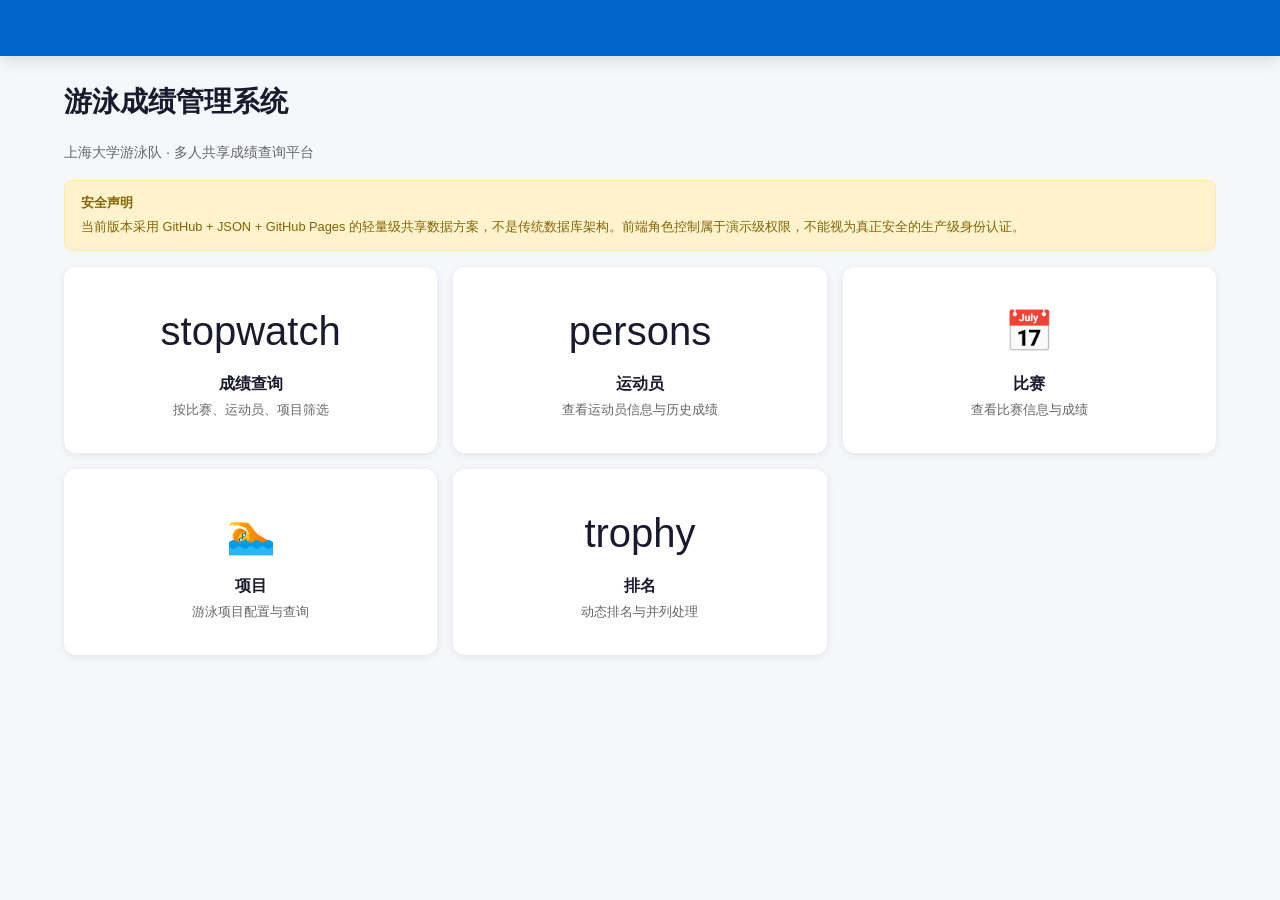
==== index.html @ f2459511 "feat: add responsive CSS, homepage, and results query page" ====
<!DOCTYPE html>
<html lang="zh-CN">
<head>
  <meta charset="UTF-8">
  <meta name="viewport" content="width=device-width, initial-scale=1.0">
  <title>游泳成绩管理系统 - 上海大学游泳队</title>
  <link rel="stylesheet" href="assets/css/style.css">
</head>
<body>
  <div class="navbar" id="navbar"></div>

  <div class="container">
    <h1 class="page-title">游泳成绩管理系统</h1>
    <p class="page-subtitle">上海大学游泳队 · 多人共享成绩查询平台</p>

    <div class="security-notice">
      <strong>安全声明</strong>
      当前版本采用 GitHub + JSON + GitHub Pages 的轻量级共享数据方案，不是传统数据库架构。前端角色控制属于演示级权限，不能视为真正安全的生产级身份认证。
    </div>

    <div class="home-grid">
      <a href="pages/results.html" class="home-card">
        <div class="home-card-icon"> stopwatch</div>
        <div class="home-card-title">成绩查询</div>
        <div class="home-card-desc">按比赛、运动员、项目筛选</div>
      </a>
      <a href="pages/swimmers.html" class="home-card">
        <div class="home-card-icon"> persons</div>
        <div class="home-card-title">运动员</div>
        <div class="home-card-desc">查看运动员信息与历史成绩</div>
      </a>
      <a href="pages/meets.html" class="home-card">
        <div class="home-card-icon"> 📅</div>
        <div class="home-card-title">比赛</div>
        <div class="home-card-desc">查看比赛信息与成绩</div>
      </a>
      <a href="pages/events.html" class="home-card">
        <div class="home-card-icon"> 🏊</div>
        <div class="home-card-title">项目</div>
        <div class="home-card-desc">游泳项目配置与查询</div>
      </a>
      <a href="pages/ranking.html" class="home-card">
        <div class="home-card-icon"> trophy</div>
        <div class="home-card-title">排名</div>
        <div class="home-card-desc">动态排名与并列处理</div>
      </a>
      <a href="pages/admin.html" class="home-card admin-only">
        <div class="home-card-icon"> settings</div>
        <div class="home-card-title">管理员</div>
        <div class="home-card-desc">成绩录入与管理</div>
      </a>
    </div>
  </div>

  <script type="module">
    import { initPage } from './assets/js/app.js';
    initPage();
  </script>
</body>
</html>
---- assets/css/style.css ----
/* ============================================
   SHU Swimming Club - 全局样式
   Mobile First 响应式设计
   ============================================ */

/* === CSS 变量 === */
:root {
  --primary: #0066cc;
  --primary-dark: #004499;
  --primary-light: #e6f0ff;
  --accent: #ff6b35;
  --bg: #f5f7fa;
  --card-bg: #ffffff;
  --text: #1a1a2e;
  --text-secondary: #666;
  --border: #e0e0e0;
  --success: #28a745;
  --danger: #dc3545;
  --warning: #ffc107;
  --radius: 12px;
  --shadow: 0 2px 8px rgba(0,0,0,0.08);
  --shadow-lg: 0 4px 16px rgba(0,0,0,0.12);
  --nav-height: 56px;
  --font: -apple-system, BlinkMacSystemFont, 'Segoe UI', 'Microsoft YaHei', sans-serif;
}

/* === Reset === */
*, *::before, *::after {
  box-sizing: border-box;
  margin: 0;
  padding: 0;
}

html {
  font-size: 16px;
  -webkit-text-size-adjust: 100%;
}

body {
  font-family: var(--font);
  background: var(--bg);
  color: var(--text);
  line-height: 1.6;
  min-height: 100vh;
  overflow-x: hidden;
}

/* === 导航栏 === */
.navbar {
  position: fixed;
  top: 0;
  left: 0;
  right: 0;
  height: var(--nav-height);
  background: var(--primary);
  color: #fff;
  display: flex;
  align-items: center;
  padding: 0 16px;
  z-index: 1000;
  box-shadow: var(--shadow-lg);
}

.navbar-brand {
  font-size: 1.1rem;
  font-weight: 700;
  white-space: nowrap;
  overflow: hidden;
  text-overflow: ellipsis;
}

.navbar-nav {
  display: flex;
  gap: 4px;
  margin-left: auto;
  overflow-x: auto;
  scrollbar-width: none;
}
.navbar-nav::-webkit-scrollbar { display: none; }

.navbar-nav a {
  color: rgba(255,255,255,0.85);
  text-decoration: none;
  padding: 8px 12px;
  border-radius: 8px;
  font-size: 0.9rem;
  white-space: nowrap;
  transition: all 0.2s;
}

.navbar-nav a:hover,
.navbar-nav a.active {
  background: rgba(255,255,255,0.15);
  color: #fff;
}

/* 角色切换器 */
.role-switcher {
  display: flex;
  align-items: center;
  gap: 8px;
  margin-left: 8px;
}

.role-switcher select {
  border: none;
  border-radius: 6px;
  padding: 6px 8px;
  font-size: 0.85rem;
  background: rgba(255,255,255,0.9);
  color: var(--text);
  cursor: pointer;
}

/* === 主容器 === */
.container {
  max-width: 1200px;
  margin: 0 auto;
  padding: calc(var(--nav-height) + 16px) 16px 32px;
}

/* === 页面标题 === */
.page-title {
  font-size: 1.5rem;
  font-weight: 700;
  margin-bottom: 16px;
  color: var(--text);
}

.page-subtitle {
  color: var(--text-secondary);
  font-size: 0.9rem;
  margin-bottom: 16px;
}

/* === 卡片 === */
.card {
  background: var(--card-bg);
  border-radius: var(--radius);
  box-shadow: var(--shadow);
  padding: 16px;
  margin-bottom: 12px;
}

.card-clickable {
  cursor: pointer;
  transition: transform 0.15s, box-shadow 0.15s;
}

.card-clickable:active {
  transform: scale(0.98);
}

.card-clickable:hover {
  box-shadow: var(--shadow-lg);
}

/* === 首页导航卡片网格 === */
.home-grid {
  display: grid;
  grid-template-columns: repeat(auto-fill, minmax(160px, 1fr));
  gap: 12px;
  margin-top: 16px;
}

.home-card {
  background: var(--card-bg);
  border-radius: var(--radius);
  box-shadow: var(--shadow);
  padding: 24px 16px;
  text-align: center;
  text-decoration: none;
  color: var(--text);
  transition: transform 0.15s, box-shadow 0.15s;
}

.home-card:active {
  transform: scale(0.96);
}

.home-card:hover {
  box-shadow: var(--shadow-lg);
}

.home-card-icon {
  font-size: 2rem;
  margin-bottom: 8px;
}

.home-card-title {
  font-size: 1rem;
  font-weight: 600;
}

.home-card-desc {
  font-size: 0.8rem;
  color: var(--text-secondary);
  margin-top: 4px;
}

/* === 筛选栏 === */
.filter-bar {
  display: flex;
  flex-wrap: wrap;
  gap: 8px;
  margin-bottom: 16px;
}

.filter-bar select,
.filter-bar input {
  padding: 10px 12px;
  border: 1px solid var(--border);
  border-radius: 8px;
  font-size: 0.9rem;
  background: var(--card-bg);
  color: var(--text);
  min-height: 44px;
  flex: 1;
  min-width: 120px;
}

.filter-bar select:focus,
.filter-bar input:focus {
  outline: none;
  border-color: var(--primary);
  box-shadow: 0 0 0 2px var(--primary-light);
}

/* === 成绩列表 === */
.result-list {
  list-style: none;
}

.result-item {
  display: flex;
  align-items: center;
  padding: 14px 16px;
  border-bottom: 1px solid var(--border);
  gap: 12px;
}

.result-item:last-child {
  border-bottom: none;
}

.result-rank {
  font-size: 1.2rem;
  font-weight: 700;
  color: var(--primary);
  min-width: 32px;
  text-align: center;
}

.result-info {
  flex: 1;
  min-width: 0;
}

.result-name {
  font-weight: 600;
  font-size: 0.95rem;
  white-space: nowrap;
  overflow: hidden;
  text-overflow: ellipsis;
}

.result-detail {
  font-size: 0.8rem;
  color: var(--text-secondary);
  white-space: nowrap;
  overflow: hidden;
  text-overflow: ellipsis;
}

.result-time {
  font-size: 1.1rem;
  font-weight: 700;
  color: var(--accent);
  text-align: right;
}

/* === 表单 === */
.form-group {
  margin-bottom: 16px;
}

.form-group label {
  display: block;
  font-size: 0.9rem;
  font-weight: 600;
  margin-bottom: 6px;
  color: var(--text);
}

.form-group select,
.form-group input {
  width: 100%;
  padding: 12px 14px;
  border: 1px solid var(--border);
  border-radius: 8px;
  font-size: 1rem;
  min-height: 44px;
  background: var(--card-bg);
  color: var(--text);
}

.form-group select:focus,
.form-group input:focus {
  outline: none;
  border-color: var(--primary);
  box-shadow: 0 0 0 2px var(--primary-light);
}

/* === 按钮 === */
.btn {
  display: inline-block;
  padding: 12px 24px;
  border: none;
  border-radius: 8px;
  font-size: 1rem;
  font-weight: 600;
  cursor: pointer;
  text-decoration: none;
  text-align: center;
  min-height: 44px;
  transition: opacity 0.2s, transform 0.1s;
}

.btn:active {
  transform: scale(0.97);
}

.btn-primary {
  background: var(--primary);
  color: #fff;
}

.btn-primary:hover {
  background: var(--primary-dark);
}

.btn-accent {
  background: var(--accent);
  color: #fff;
}

.btn-outline {
  background: transparent;
  border: 2px solid var(--primary);
  color: var(--primary);
}

.btn-danger {
  background: var(--danger);
  color: #fff;
}

.btn-block {
  width: 100%;
}

/* === 消息提示 === */
.alert {
  padding: 12px 16px;
  border-radius: 8px;
  margin-bottom: 16px;
  font-size: 0.9rem;
}

.alert-success {
  background: #d4edda;
  color: #155724;
  border: 1px solid #c3e6cb;
}

.alert-error {
  background: #f8d7da;
  color: #721c24;
  border: 1px solid #f5c6cb;
}

.alert-warning {
  background: #fff3cd;
  color: #856404;
  border: 1px solid #ffeaa7;
}

.alert-info {
  background: var(--primary-light);
  color: var(--primary-dark);
  border: 1px solid #b3d9ff;
}

/* === 排名表 === */
.ranking-table {
  width: 100%;
  border-collapse: collapse;
  background: var(--card-bg);
  border-radius: var(--radius);
  overflow: hidden;
  box-shadow: var(--shadow);
}

.ranking-table th,
.ranking-table td {
  padding: 12px 14px;
  text-align: left;
  font-size: 0.9rem;
}

.ranking-table th {
  background: var(--primary-light);
  color: var(--primary-dark);
  font-weight: 700;
  font-size: 0.85rem;
  text-transform: uppercase;
}

.ranking-table tbody tr {
  border-bottom: 1px solid var(--border);
}

.ranking-table tbody tr:last-child {
  border-bottom: none;
}

.ranking-table .rank-cell {
  font-weight: 700;
  color: var(--primary);
  text-align: center;
  width: 48px;
}

.ranking-table .time-cell {
  font-weight: 700;
  color: var(--accent);
  text-align: right;
}

/* === 徽章 === */
.badge {
  display: inline-block;
  padding: 2px 8px;
  border-radius: 4px;
  font-size: 0.75rem;
  font-weight: 600;
}

.badge-male { background: #cce5ff; color: #004085; }
.badge-female { background: #f8d7da; color: #721c24; }
.badge-active { background: #d4edda; color: #155724; }
.badge-inactive { background: #e2e3e5; color: #383d41; }
.badge-relay { background: #fff3cd; color: #856404; }

/* === 空状态 === */
.empty-state {
  text-align: center;
  padding: 48px 16px;
  color: var(--text-secondary);
}

.empty-state-icon {
  font-size: 3rem;
  margin-bottom: 12px;
}

/* === 加载状态 === */
.loading {
  text-align: center;
  padding: 32px;
  color: var(--text-secondary);
}

/* === 安全声明 === */
.security-notice {
  background: #fff3cd;
  border: 1px solid #ffeaa7;
  border-radius: 8px;
  padding: 12px 16px;
  margin-bottom: 16px;
  font-size: 0.8rem;
  color: #856404;
}

.security-notice strong {
  display: block;
  margin-bottom: 4px;
}

/* === 响应式断点 === */

/* 平板 (768px+) */
@media (min-width: 768px) {
  .container {
    padding-top: calc(var(--nav-height) + 24px);
    padding-left: 24px;
    padding-right: 24px;
  }

  .page-title {
    font-size: 1.75rem;
  }

  .home-grid {
    grid-template-columns: repeat(auto-fill, minmax(200px, 1fr));
    gap: 16px;
  }

  .home-card {
    padding: 32px 20px;
  }

  .home-card-icon {
    font-size: 2.5rem;
  }

  .navbar-nav a {
    font-size: 0.95rem;
    padding: 8px 16px;
  }
}

/* 桌面 (1024px+) */
@media (min-width: 1024px) {
  .container {
    max-width: 1100px;
  }

  .home-grid {
    grid-template-columns: repeat(3, 1fr);
  }

  .filter-bar {
    gap: 12px;
  }
}

/* 大屏桌面 (1280px+) */
@media (min-width: 1280px) {
  .container {
    max-width: 1200px;
  }
}

/* === 角色相关显示控制 === */
.admin-only {
  display: none;
}

body[data-role="SUPER_ADMIN"] .admin-only,
body[data-role="SCORE_ADMIN"] .admin-only {
  display: block;
}

body[data-role="SUPER_ADMIN"] .super-admin-only {
  display: block;
}

.super-admin-only {
  display: none;
}
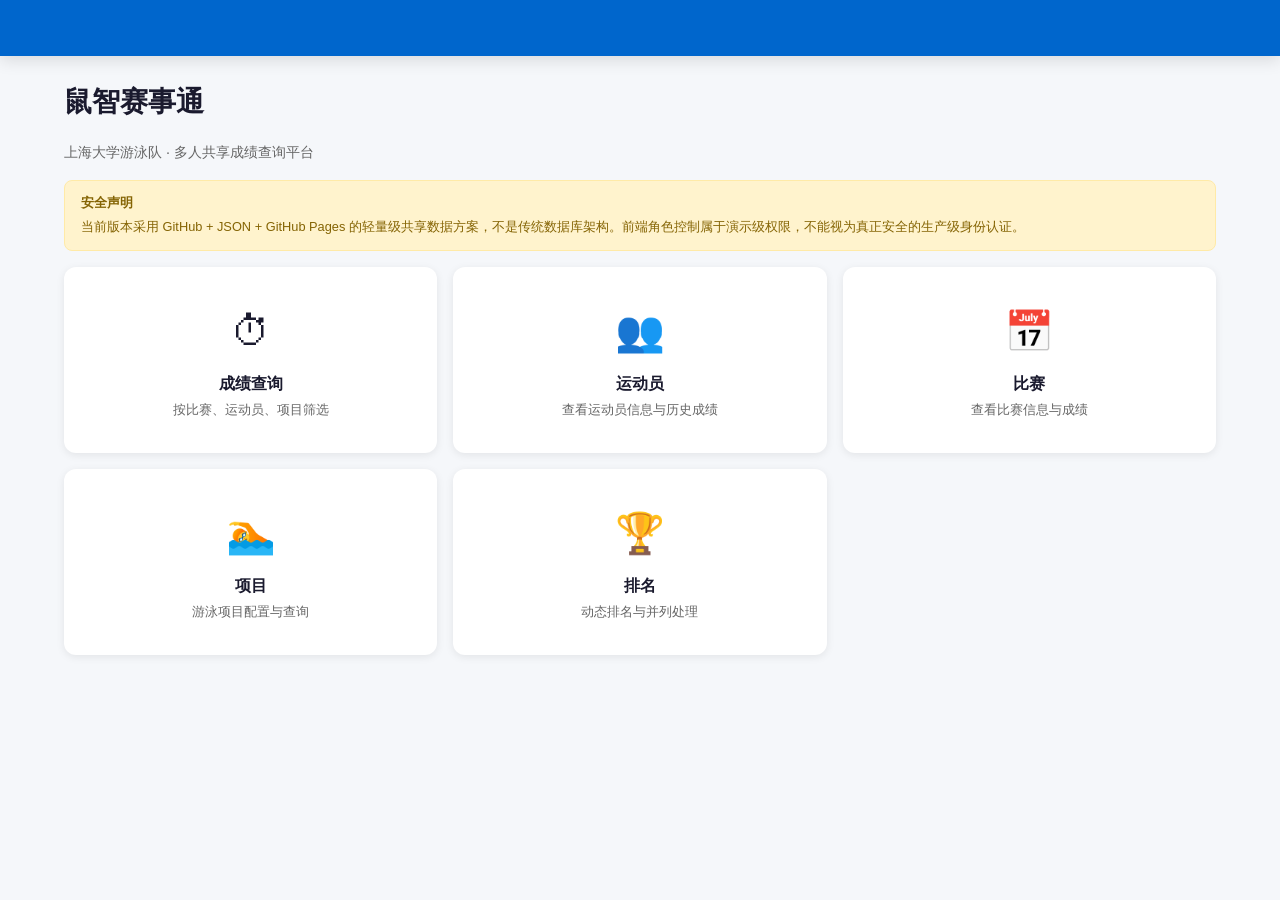
==== commit 738f6850: "feat: 修复路径BUG+品牌名+写入层架构 - 修复 dataService.js 路径问题（pages/*.html 可正确加载 data/） - dataService 集成 localSto" ====
--- a/index.html
+++ b/index.html
@@ -3,14 +3,14 @@
 <head>
   <meta charset="UTF-8">
   <meta name="viewport" content="width=device-width, initial-scale=1.0">
-  <title>游泳成绩管理系统 - 上海大学游泳队</title>
+  <title>鼠智赛事通 - 上海大学游泳队</title>
   <link rel="stylesheet" href="assets/css/style.css">
 </head>
 <body>
   <div class="navbar" id="navbar"></div>
 
   <div class="container">
-    <h1 class="page-title">游泳成绩管理系统</h1>
+    <h1 class="page-title">鼠智赛事通</h1>
     <p class="page-subtitle">上海大学游泳队 · 多人共享成绩查询平台</p>
 
     <div class="security-notice">
@@ -20,34 +20,34 @@
 
     <div class="home-grid">
       <a href="pages/results.html" class="home-card">
-        <div class="home-card-icon"> stopwatch</div>
+        <div class="home-card-icon">⏱</div>
         <div class="home-card-title">成绩查询</div>
         <div class="home-card-desc">按比赛、运动员、项目筛选</div>
       </a>
       <a href="pages/swimmers.html" class="home-card">
-        <div class="home-card-icon"> persons</div>
+        <div class="home-card-icon">👥</div>
         <div class="home-card-title">运动员</div>
         <div class="home-card-desc">查看运动员信息与历史成绩</div>
       </a>
       <a href="pages/meets.html" class="home-card">
-        <div class="home-card-icon"> 📅</div>
+        <div class="home-card-icon">📅</div>
         <div class="home-card-title">比赛</div>
         <div class="home-card-desc">查看比赛信息与成绩</div>
       </a>
       <a href="pages/events.html" class="home-card">
-        <div class="home-card-icon"> 🏊</div>
+        <div class="home-card-icon">🏊</div>
         <div class="home-card-title">项目</div>
         <div class="home-card-desc">游泳项目配置与查询</div>
       </a>
       <a href="pages/ranking.html" class="home-card">
-        <div class="home-card-icon"> trophy</div>
+        <div class="home-card-icon">🏆</div>
         <div class="home-card-title">排名</div>
         <div class="home-card-desc">动态排名与并列处理</div>
       </a>
       <a href="pages/admin.html" class="home-card admin-only">
-        <div class="home-card-icon"> settings</div>
-        <div class="home-card-title">管理员</div>
-        <div class="home-card-desc">成绩录入与管理</div>
+        <div class="home-card-icon">⚙</div>
+        <div class="home-card-title">管理中心</div>
+        <div class="home-card-desc">成绩录入与数据管理</div>
       </a>
     </div>
   </div>
--- a/assets/css/style.css
+++ b/assets/css/style.css
@@ -559,3 +559,254 @@
 .super-admin-only {
   display: none;
 }
+
+/* === 角色切换器标签 === */
+.role-label {
+  font-size: 0.8rem;
+  color: rgba(255,255,255,0.7);
+  white-space: nowrap;
+}
+
+/* === 管理中心功能卡片 === */
+.admin-cards {
+  display: grid;
+  grid-template-columns: repeat(auto-fill, minmax(160px, 1fr));
+  gap: 12px;
+  margin-top: 16px;
+}
+
+.admin-card {
+  display: block;
+  background: var(--card-bg);
+  border-radius: var(--radius);
+  box-shadow: var(--shadow);
+  padding: 24px 16px;
+  text-align: center;
+  text-decoration: none;
+  color: var(--text);
+  transition: transform 0.15s, box-shadow 0.15s;
+  border: 2px solid transparent;
+}
+
+.admin-card:active {
+  transform: scale(0.96);
+}
+
+.admin-card:hover {
+  box-shadow: var(--shadow-lg);
+  border-color: var(--primary-light);
+}
+
+.admin-card-icon {
+  font-size: 2rem;
+  margin-bottom: 8px;
+}
+
+.admin-card-title {
+  font-size: 1rem;
+  font-weight: 600;
+}
+
+.admin-card-desc {
+  font-size: 0.8rem;
+  color: var(--text-secondary);
+  margin-top: 4px;
+}
+
+/* === 管理表格 === */
+.data-table {
+  width: 100%;
+  border-collapse: collapse;
+  background: var(--card-bg);
+  border-radius: var(--radius);
+  overflow: hidden;
+  box-shadow: var(--shadow);
+}
+
+.data-table th,
+.data-table td {
+  padding: 12px 14px;
+  text-align: left;
+  font-size: 0.9rem;
+}
+
+.data-table th {
+  background: var(--primary-light);
+  color: var(--primary-dark);
+  font-weight: 700;
+  font-size: 0.85rem;
+}
+
+.data-table tbody tr {
+  border-bottom: 1px solid var(--border);
+}
+
+.data-table tbody tr:last-child {
+  border-bottom: none;
+}
+
+.data-table .actions {
+  white-space: nowrap;
+}
+
+.data-table .btn-sm {
+  padding: 4px 10px;
+  font-size: 0.8rem;
+  border-radius: 6px;
+  margin-right: 4px;
+}
+
+/* === 模态框 === */
+.modal-overlay {
+  display: none;
+  position: fixed;
+  top: 0;
+  left: 0;
+  right: 0;
+  bottom: 0;
+  background: rgba(0,0,0,0.5);
+  z-index: 2000;
+  align-items: center;
+  justify-content: center;
+  padding: 16px;
+}
+
+.modal-overlay.active {
+  display: flex;
+}
+
+.modal {
+  background: var(--card-bg);
+  border-radius: var(--radius);
+  box-shadow: var(--shadow-lg);
+  max-width: 500px;
+  width: 100%;
+  max-height: 80vh;
+  overflow-y: auto;
+}
+
+.modal-header {
+  display: flex;
+  justify-content: space-between;
+  align-items: center;
+  padding: 16px 20px;
+  border-bottom: 1px solid var(--border);
+}
+
+.modal-header h2 {
+  font-size: 1.1rem;
+  font-weight: 700;
+}
+
+.modal-close {
+  background: none;
+  border: none;
+  font-size: 1.5rem;
+  cursor: pointer;
+  color: var(--text-secondary);
+  line-height: 1;
+  padding: 0;
+  width: 32px;
+  height: 32px;
+  display: flex;
+  align-items: center;
+  justify-content: center;
+  border-radius: 6px;
+}
+
+.modal-close:hover {
+  background: var(--bg);
+}
+
+.modal-body {
+  padding: 20px;
+}
+
+.modal-footer {
+  padding: 12px 20px;
+  border-top: 1px solid var(--border);
+  display: flex;
+  gap: 8px;
+  justify-content: flex-end;
+}
+
+/* === 搜索框 === */
+.search-box {
+  width: 100%;
+  padding: 10px 14px;
+  border: 1px solid var(--border);
+  border-radius: 8px;
+  font-size: 0.9rem;
+  min-height: 44px;
+  background: var(--card-bg);
+  color: var(--text);
+  margin-bottom: 12px;
+}
+
+.search-box:focus {
+  outline: none;
+  border-color: var(--primary);
+  box-shadow: 0 0 0 2px var(--primary-light);
+}
+
+/* === 状态切换按钮 === */
+.status-toggle {
+  display: inline-block;
+  padding: 4px 10px;
+  font-size: 0.8rem;
+  border-radius: 6px;
+  cursor: pointer;
+  border: none;
+  font-weight: 600;
+}
+
+.status-toggle.active {
+  background: #d4edda;
+  color: #155724;
+}
+
+.status-toggle.inactive {
+  background: #e2e3e5;
+  color: #383d41;
+}
+
+/* === localStorage 提示 === */
+.local-storage-notice {
+  background: #e7f5ff;
+  border: 1px solid #b3d9ff;
+  border-radius: 8px;
+  padding: 10px 14px;
+  margin-bottom: 16px;
+  font-size: 0.8rem;
+  color: #004085;
+}
+
+.local-storage-notice strong {
+  display: block;
+  margin-bottom: 4px;
+}
+
+/* === 管理页面区域标题 === */
+.section-title {
+  font-size: 1.1rem;
+  font-weight: 700;
+  margin-bottom: 12px;
+  padding-bottom: 8px;
+  border-bottom: 2px solid var(--primary-light);
+}
+
+/* === 响应式：管理表格在移动端可横向滚动 === */
+@media (max-width: 640px) {
+  .data-table {
+    font-size: 0.8rem;
+  }
+
+  .data-table th,
+  .data-table td {
+    padding: 8px 10px;
+  }
+
+  .admin-cards {
+    grid-template-columns: repeat(2, 1fr);
+  }
+}
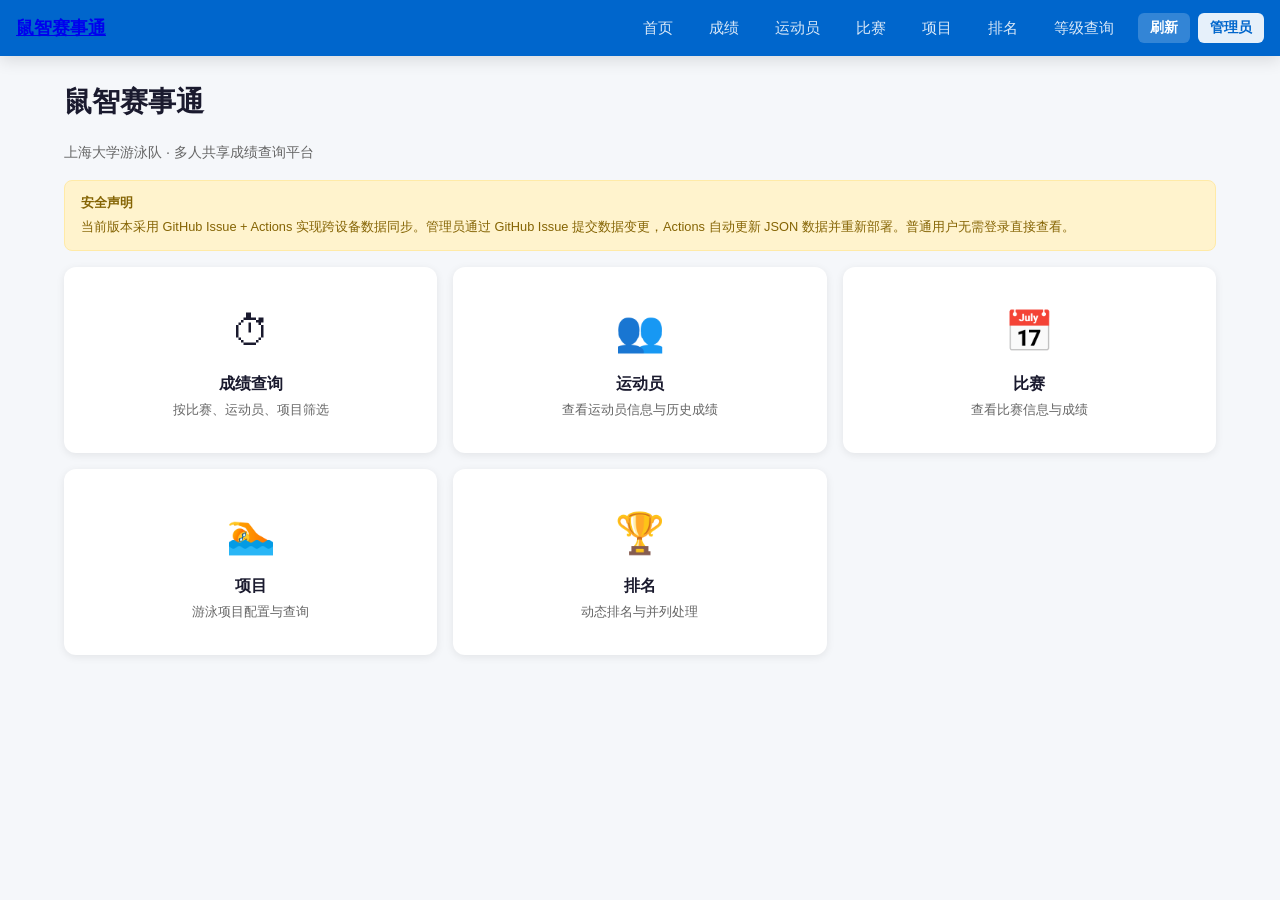
==== commit 42ccac93: "feat: 跨设备数据同步(Issue+Actions) + 管理员密码模式 - 新增 sync-data.yml: Issue 触发 Actions 自动同步 JSON 数据 - 新增 apply_" ====
--- a/index.html
+++ b/index.html
@@ -15,7 +15,7 @@
 
     <div class="security-notice">
       <strong>安全声明</strong>
-      当前版本采用 GitHub + JSON + GitHub Pages 的轻量级共享数据方案，不是传统数据库架构。前端角色控制属于演示级权限，不能视为真正安全的生产级身份认证。
+      当前版本采用 GitHub Issue + Actions 实现跨设备数据同步。管理员通过 GitHub Issue 提交数据变更，Actions 自动更新 JSON 数据并重新部署。普通用户无需登录直接查看。
     </div>
 
     <div class="home-grid">
--- a/assets/css/style.css
+++ b/assets/css/style.css
@@ -94,7 +94,7 @@
   color: #fff;
 }
 
-/* 角色切换器 */
+/* 角色切换器 / 导航栏操作区 */
 .role-switcher {
   display: flex;
   align-items: center;
@@ -110,6 +110,57 @@
   background: rgba(255,255,255,0.9);
   color: var(--text);
   cursor: pointer;
+}
+
+/* 导航栏按钮 */
+.btn-refresh, .btn-login, .btn-logout {
+  border: none;
+  border-radius: 6px;
+  padding: 6px 12px;
+  font-size: 0.85rem;
+  font-weight: 600;
+  cursor: pointer;
+  white-space: nowrap;
+  transition: opacity 0.2s, transform 0.1s;
+}
+
+.btn-refresh {
+  background: rgba(255,255,255,0.2);
+  color: #fff;
+}
+
+.btn-refresh:hover {
+  background: rgba(255,255,255,0.3);
+}
+
+.btn-refresh:disabled {
+  opacity: 0.6;
+  cursor: not-allowed;
+}
+
+.btn-login {
+  background: rgba(255,255,255,0.9);
+  color: var(--primary);
+}
+
+.btn-login:hover {
+  background: #fff;
+}
+
+.btn-logout {
+  background: rgba(255,255,255,0.2);
+  color: #fff;
+}
+
+.btn-logout:hover {
+  background: rgba(220,53,69,0.6);
+}
+
+/* 同步时间显示 */
+.sync-time {
+  font-size: 0.75rem;
+  color: rgba(255,255,255,0.6);
+  white-space: nowrap;
 }
 
 /* === 主容器 === */
